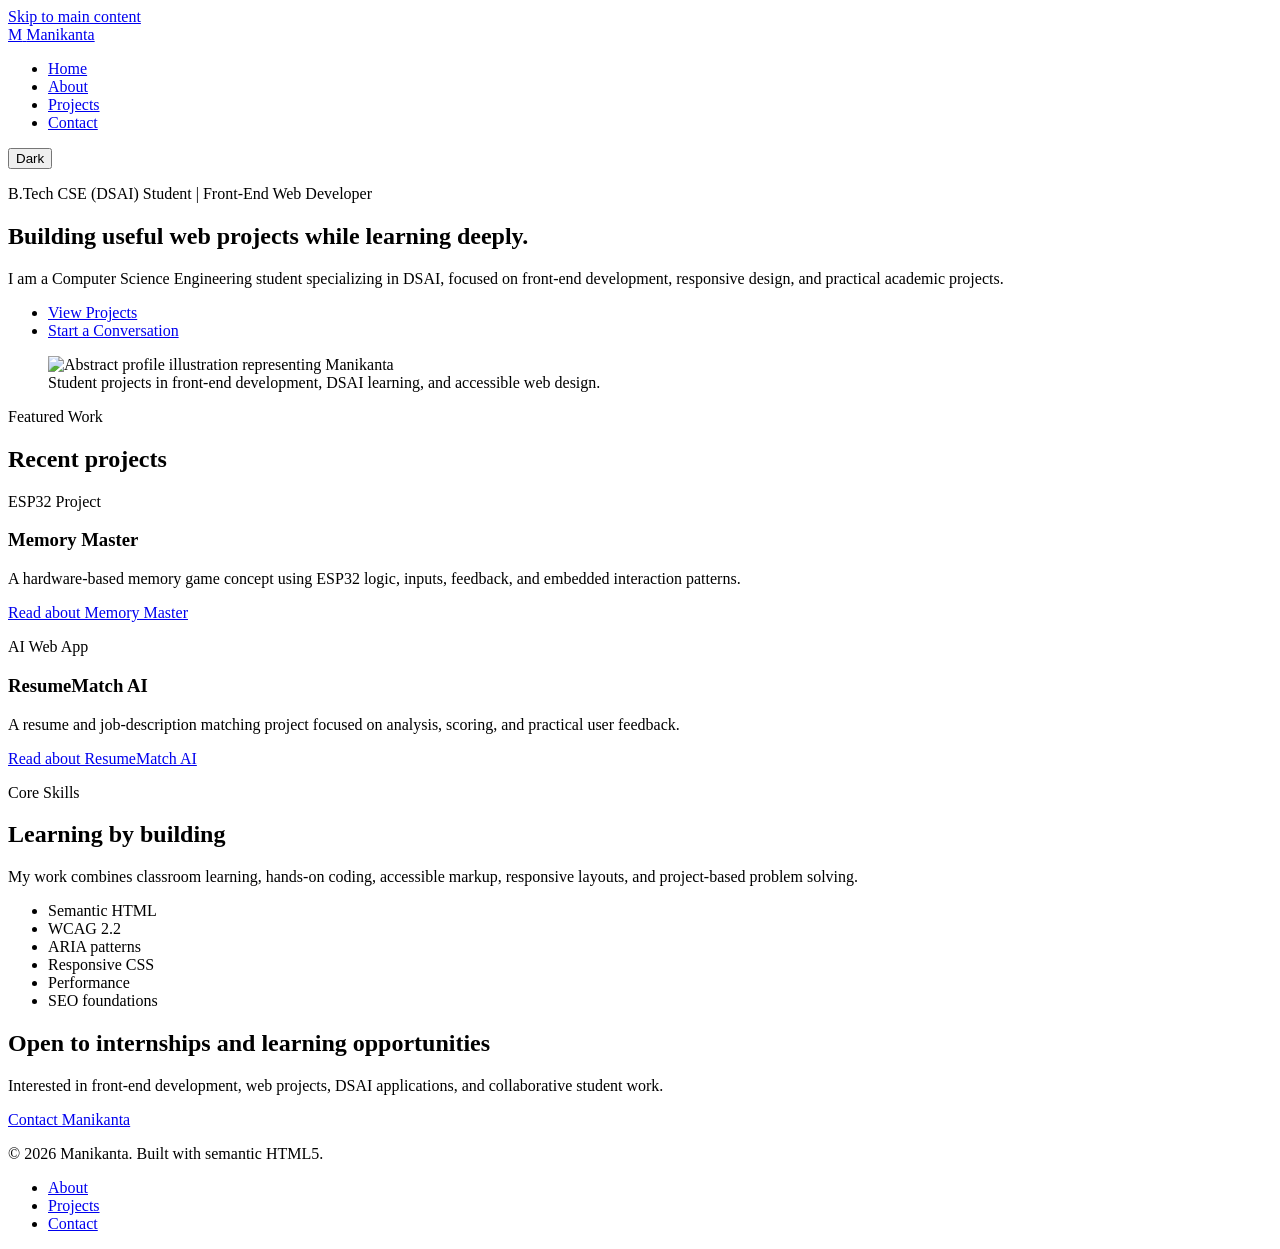
==== index.html @ 2aa6335c "Add files via upload" ====
<!doctype html>
<html lang="en">
  <head>
    <meta charset="utf-8">
    <meta name="viewport" content="width=device-width, initial-scale=1">
    <title>Manikanta | B.Tech CSE (DSAI) Student | Front-End Web Developer</title>
    <meta name="description" content="Portfolio for Manikanta, a B.Tech CSE (DSAI) student and aspiring front-end developer building responsive, accessible, and student-focused web projects.">
    <meta name="author" content="Manikanta">
    <meta name="robots" content="index, follow">
    <meta name="theme-color" content="#0f1720">
    <meta property="og:type" content="website">
    <meta property="og:title" content="Manikanta | B.Tech CSE (DSAI) Student | Front-End Web Developer">
    <meta property="og:description" content="Student portfolio showcasing front-end web development, DSAI coursework, accessible HTML, and academic projects.">
    <meta property="og:url" content="https://pgmanikanta40-spec.github.io/thiranex/">
    <meta name="twitter:card" content="summary">
    <meta name="twitter:title" content="Manikanta | B.Tech CSE (DSAI) Student | Front-End Web Developer">
    <meta name="twitter:description" content="Student portfolio for front-end web development, DSAI learning, and accessible academic projects.">
    <link rel="canonical" href="https://pgmanikanta40-spec.github.io/thiranex/">
    <link rel="icon" href="assets/favicon.svg" type="image/svg+xml">
    <link rel="stylesheet" href="assets/styles.css">
    <script src="assets/theme.js" defer></script>
    <script type="application/ld+json">
      {
        "@context": "https://schema.org",
        "@type": "Person",
        "name": "Manikanta",
        "jobTitle": "B.Tech CSE (DSAI) Student | Front-End Web Developer",
        "url": "https://pgmanikanta40-spec.github.io/thiranex/",
        "knowsAbout": [
          "Semantic HTML",
          "WCAG accessibility",
          "Front-end development",
          "Data Science and Artificial Intelligence",
          "Academic projects"
        ]
      }
    </script>
  </head>
  <body>
    <a class="skip-link" href="#main-content">Skip to main content</a>

    <header class="site-header" role="banner">
      <div class="container header-inner">
        <a class="brand" href="index.html" aria-label="Manikanta home">
          <span class="brand-mark" aria-hidden="true">M</span>
          <span>Manikanta</span>
        </a>

        <div class="header-actions">
          <nav class="site-nav" aria-label="Primary navigation">
            <ul>
              <li><a href="index.html" aria-current="page">Home</a></li>
              <li><a href="about.html">About</a></li>
              <li><a href="projects.html">Projects</a></li>
              <li><a href="contact.html">Contact</a></li>
            </ul>
          </nav>

          <button class="theme-toggle" type="button" aria-pressed="false" aria-label="Switch to dark theme" data-theme-toggle>
            <span class="theme-toggle-icon" aria-hidden="true"></span>
            <span data-theme-toggle-label>Dark</span>
          </button>
        </div>
      </div>
    </header>

    <main id="main-content" tabindex="-1">
      <section class="hero" aria-labelledby="home-title">
        <div class="container hero-grid">
          <div class="hero-copy">
            <p class="eyebrow">B.Tech CSE (DSAI) Student | Front-End Web Developer</p>
            <h1 id="home-title">Building useful web projects while learning deeply.</h1>
            <p class="lead">I am a Computer Science Engineering student specializing in DSAI, focused on front-end development, responsive design, and practical academic projects.</p>
            <ul class="action-list" aria-label="Featured actions">
              <li><a class="button" href="projects.html">View Projects</a></li>
              <li><a class="button button-secondary" href="contact.html">Start a Conversation</a></li>
            </ul>
          </div>

          <figure class="portrait-figure">
            <img src="assets/profile-placeholder.svg" width="480" height="480" alt="Abstract profile illustration representing Manikanta">
            <figcaption>Student projects in front-end development, DSAI learning, and accessible web design.</figcaption>
          </figure>
        </div>
      </section>

      <section class="section" aria-labelledby="featured-work-title">
        <div class="container">
          <div class="section-heading">
            <p class="eyebrow">Featured Work</p>
            <h2 id="featured-work-title">Recent projects</h2>
          </div>

          <div class="card-grid">
            <article class="project-card" aria-labelledby="project-system-title">
              <p class="project-meta">ESP32 Project</p>
              <h3 id="project-system-title">Memory Master</h3>
              <p>A hardware-based memory game concept using ESP32 logic, inputs, feedback, and embedded interaction patterns.</p>
              <a href="projects.html#memory-master">Read about Memory Master</a>
            </article>

            <article class="project-card" aria-labelledby="project-audit-title">
              <p class="project-meta">AI Web App</p>
              <h3 id="project-audit-title">ResumeMatch AI</h3>
              <p>A resume and job-description matching project focused on analysis, scoring, and practical user feedback.</p>
              <a href="projects.html#resumematch-ai">Read about ResumeMatch AI</a>
            </article>
          </div>
        </div>
      </section>

      <section class="section section-muted" aria-labelledby="skills-title">
        <div class="container two-column">
          <div>
            <p class="eyebrow">Core Skills</p>
            <h2 id="skills-title">Learning by building</h2>
            <p>My work combines classroom learning, hands-on coding, accessible markup, responsive layouts, and project-based problem solving.</p>
          </div>

          <ul class="tag-list" aria-label="Portfolio skills">
            <li>Semantic HTML</li>
            <li>WCAG 2.2</li>
            <li>ARIA patterns</li>
            <li>Responsive CSS</li>
            <li>Performance</li>
            <li>SEO foundations</li>
          </ul>
        </div>
      </section>

      <aside class="availability" aria-labelledby="availability-title">
        <div class="container availability-inner">
          <div>
            <h2 id="availability-title">Open to internships and learning opportunities</h2>
            <p>Interested in front-end development, web projects, DSAI applications, and collaborative student work.</p>
          </div>
          <a class="button" href="contact.html">Contact Manikanta</a>
        </div>
      </aside>
    </main>

    <footer class="site-footer" role="contentinfo">
      <div class="container footer-inner">
        <p>&copy; 2026 Manikanta. Built with semantic HTML5.</p>
        <nav aria-label="Footer navigation">
          <ul>
            <li><a href="about.html">About</a></li>
            <li><a href="projects.html">Projects</a></li>
            <li><a href="contact.html">Contact</a></li>
          </ul>
        </nav>
      </div>
    </footer>
  </body>
</html>
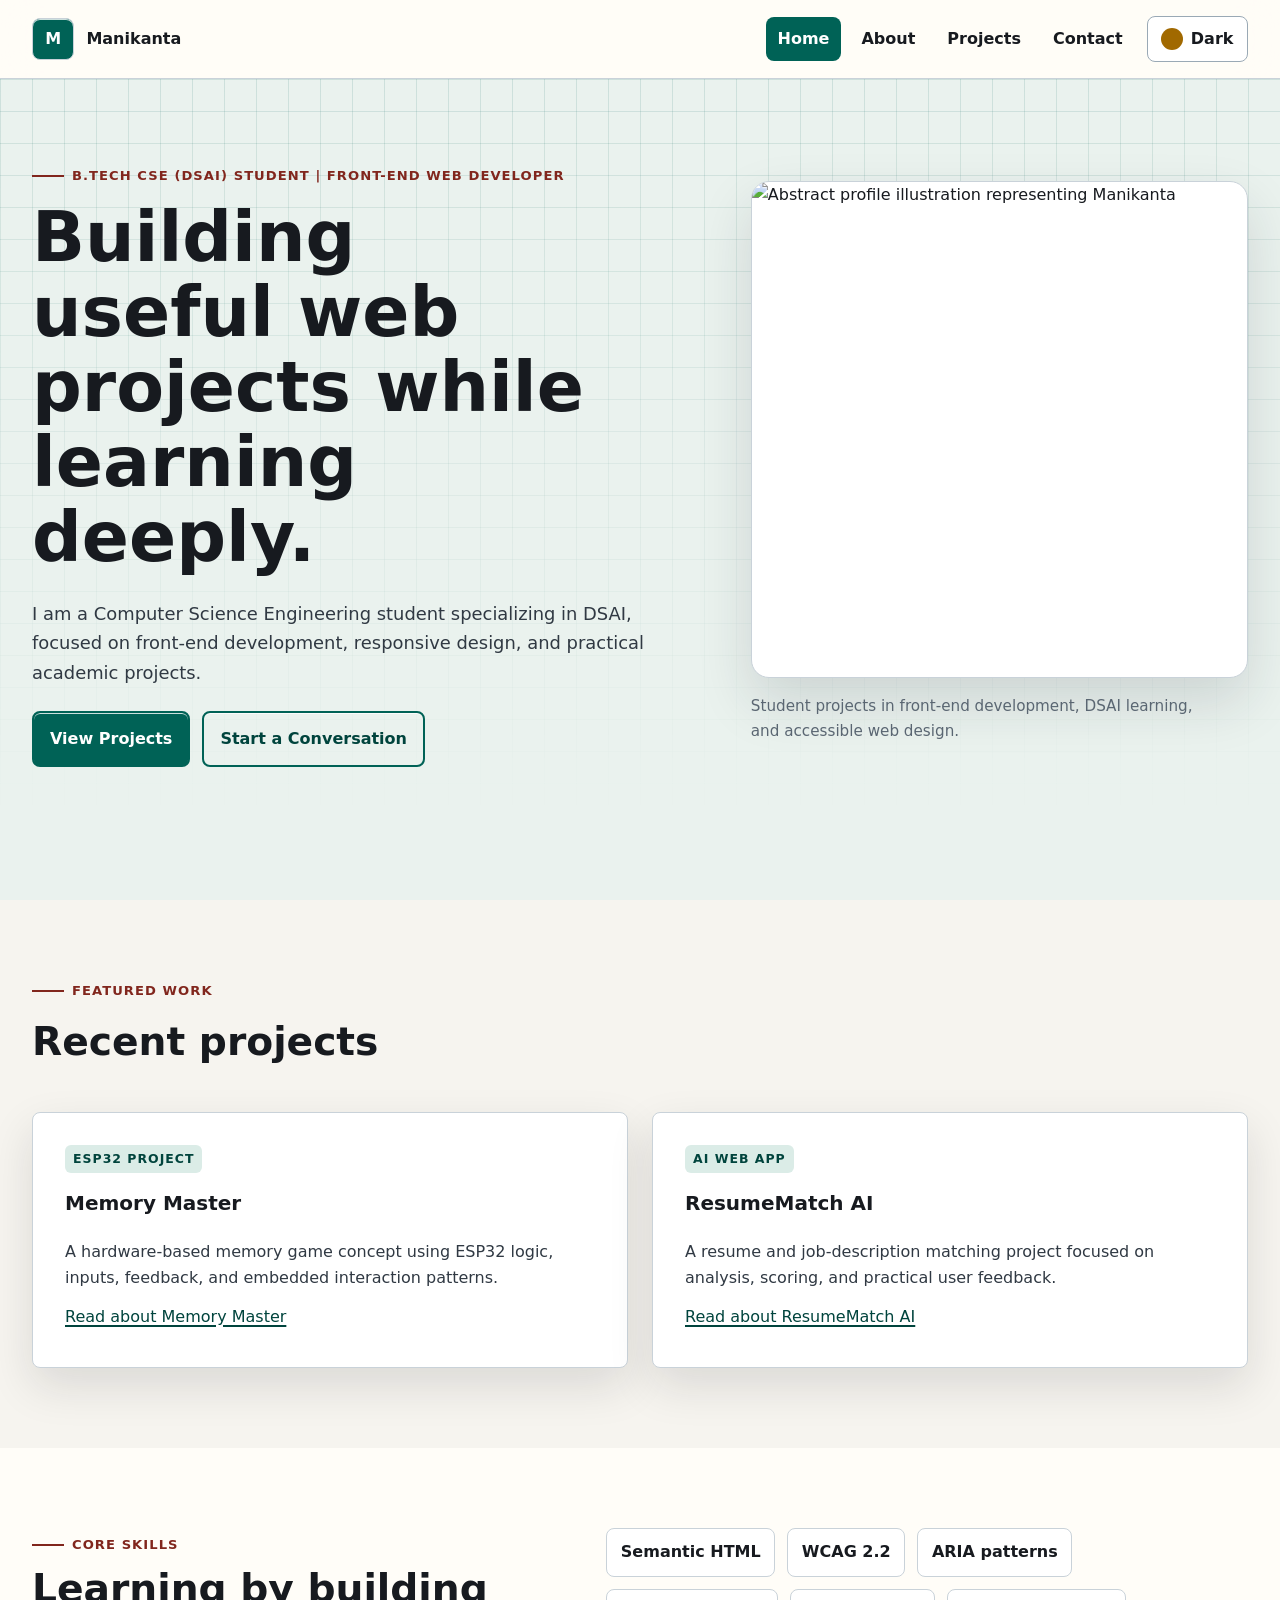
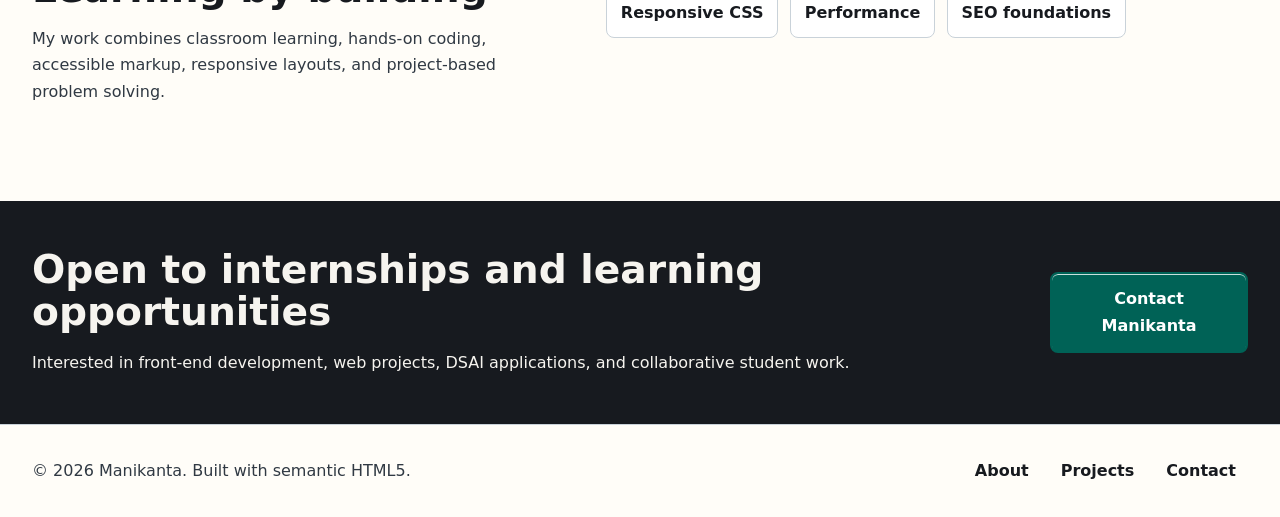
==== commit a5db34fa: "Update portfolio URLs and resource links in index.html" ====
--- a/index.html
+++ b/index.html
@@ -11,14 +11,14 @@
     <meta property="og:type" content="website">
     <meta property="og:title" content="Manikanta | B.Tech CSE (DSAI) Student | Front-End Web Developer">
     <meta property="og:description" content="Student portfolio showcasing front-end web development, DSAI coursework, accessible HTML, and academic projects.">
-    <meta property="og:url" content="https://pgmanikanta40-spec.github.io/thiranex/">
+    <meta property="og:url" content="https://pgmanikanta40-spec.github.io/semantic-portfolio/">
     <meta name="twitter:card" content="summary">
     <meta name="twitter:title" content="Manikanta | B.Tech CSE (DSAI) Student | Front-End Web Developer">
     <meta name="twitter:description" content="Student portfolio for front-end web development, DSAI learning, and accessible academic projects.">
-    <link rel="canonical" href="https://pgmanikanta40-spec.github.io/thiranex/">
-    <link rel="icon" href="assets/favicon.svg" type="image/svg+xml">
-    <link rel="stylesheet" href="assets/styles.css">
-    <script src="assets/theme.js" defer></script>
+    <link rel="canonical" href="https://pgmanikanta40-spec.github.io/semantic-portfolio/">
+    <link rel="icon" href="favicon.svg" type="image/svg+xml">
+    <link rel="stylesheet" href="styles.css">
+    <script src="theme.js" defer></script>
     <script type="application/ld+json">
       {
         "@context": "https://schema.org",
--- a/styles.css
+++ b/styles.css
@@ -0,0 +1,956 @@
+:root {
+  color-scheme: light;
+  --font-sans: Inter, ui-sans-serif, system-ui, -apple-system, BlinkMacSystemFont, "Segoe UI", Arial, Helvetica, sans-serif;
+  --color-canvas: #f6f4ef;
+  --color-surface: #fffdf8;
+  --color-elevated: #ffffff;
+  --color-ink: #171a1f;
+  --color-text: #303943;
+  --color-muted: #5a6672;
+  --color-border: #c9d2d9;
+  --color-border-strong: #9aa9b5;
+  --color-primary: #006256;
+  --color-primary-strong: #00443d;
+  --color-on-primary: #ffffff;
+  --color-primary-soft: #dbece7;
+  --color-accent: #a7382b;
+  --color-accent-strong: #81261d;
+  --color-accent-soft: #f5dad0;
+  --color-gold: #a16900;
+  --color-gold-soft: #f7e4b8;
+  --color-hero: #eaf2ee;
+  --color-line-pattern: rgba(0, 98, 86, 0.12);
+  --color-focus: #c74435;
+  --color-input: #ffffff;
+  --color-inverse-bg: #171a1f;
+  --color-inverse-text: #f6f4ef;
+  --shadow-soft: 0 18px 45px rgba(22, 28, 34, 0.12);
+  --shadow-card: 0 24px 55px rgba(25, 37, 47, 0.14);
+  --shadow-inset: inset 0 1px 0 rgba(255, 255, 255, 0.8);
+  --space-2xs: 0.35rem;
+  --space-xs: 0.5rem;
+  --space-sm: 0.75rem;
+  --space-md: 1rem;
+  --space-lg: 1.5rem;
+  --space-xl: 2rem;
+  --space-2xl: 3rem;
+  --space-3xl: 4rem;
+  --space-4xl: 5rem;
+  --radius-sm: 6px;
+  --radius: 8px;
+  --radius-lg: 18px;
+  --container: 72rem;
+  --container-wide: 82rem;
+  --header-offset: 4.75rem;
+  --transition: 180ms ease;
+}
+
+@media (prefers-color-scheme: dark) {
+  :root:not([data-theme="light"]) {
+    color-scheme: dark;
+    --color-canvas: #111827;
+    --color-surface: #172230;
+    --color-elevated: #1d2a39;
+    --color-ink: #f4f7fb;
+    --color-text: #d7e1ea;
+    --color-muted: #adbdcb;
+    --color-border: #354658;
+    --color-border-strong: #6e8296;
+    --color-primary: #5ad7c2;
+    --color-primary-strong: #9ff0e3;
+    --color-on-primary: #081318;
+    --color-primary-soft: #173d39;
+    --color-accent: #ff9c88;
+    --color-accent-strong: #ffc3b6;
+    --color-accent-soft: #3d2526;
+    --color-gold: #f0c978;
+    --color-gold-soft: #3a2f19;
+    --color-hero: #142437;
+    --color-line-pattern: rgba(151, 220, 207, 0.14);
+    --color-focus: #ffb09e;
+    --color-input: #111b27;
+    --color-inverse-bg: #0b1220;
+    --color-inverse-text: #f4f7fb;
+    --shadow-soft: 0 18px 45px rgba(0, 0, 0, 0.3);
+    --shadow-card: 0 26px 60px rgba(0, 0, 0, 0.34);
+    --shadow-inset: inset 0 1px 0 rgba(255, 255, 255, 0.08);
+  }
+}
+
+:root[data-theme="dark"] {
+  color-scheme: dark;
+  --color-canvas: #111827;
+  --color-surface: #172230;
+  --color-elevated: #1d2a39;
+  --color-ink: #f4f7fb;
+  --color-text: #d7e1ea;
+  --color-muted: #adbdcb;
+  --color-border: #354658;
+  --color-border-strong: #6e8296;
+  --color-primary: #5ad7c2;
+  --color-primary-strong: #9ff0e3;
+  --color-on-primary: #081318;
+  --color-primary-soft: #173d39;
+  --color-accent: #ff9c88;
+  --color-accent-strong: #ffc3b6;
+  --color-accent-soft: #3d2526;
+  --color-gold: #f0c978;
+  --color-gold-soft: #3a2f19;
+  --color-hero: #142437;
+  --color-line-pattern: rgba(151, 220, 207, 0.14);
+  --color-focus: #ffb09e;
+  --color-input: #111b27;
+  --color-inverse-bg: #0b1220;
+  --color-inverse-text: #f4f7fb;
+  --shadow-soft: 0 18px 45px rgba(0, 0, 0, 0.3);
+  --shadow-card: 0 26px 60px rgba(0, 0, 0, 0.34);
+  --shadow-inset: inset 0 1px 0 rgba(255, 255, 255, 0.08);
+}
+
+*,
+*::before,
+*::after {
+  box-sizing: border-box;
+}
+
+html {
+  min-width: 320px;
+  scroll-behavior: smooth;
+}
+
+body {
+  margin: 0;
+  background: var(--color-canvas);
+  color: var(--color-ink);
+  font-family: var(--font-sans);
+  font-size: 1rem;
+  line-height: 1.65;
+  text-rendering: optimizeLegibility;
+  transition: background-color var(--transition), color var(--transition);
+}
+
+img,
+svg {
+  display: block;
+  max-width: 100%;
+  height: auto;
+}
+
+a {
+  color: var(--color-primary-strong);
+  text-decoration-thickness: 0.12em;
+  text-underline-offset: 0.18em;
+}
+
+a:hover {
+  color: var(--color-accent-strong);
+}
+
+a:focus-visible,
+button:focus-visible,
+input:focus-visible,
+select:focus-visible,
+textarea:focus-visible,
+[tabindex]:focus-visible {
+  outline: 3px solid var(--color-focus);
+  outline-offset: 4px;
+}
+
+h1,
+h2,
+h3,
+p {
+  margin-top: 0;
+}
+
+h1,
+h2,
+h3 {
+  color: var(--color-ink);
+  line-height: 1.08;
+  letter-spacing: 0;
+}
+
+h1 {
+  max-width: 12ch;
+  margin-bottom: var(--space-lg);
+  font-size: 2.65rem;
+}
+
+h2 {
+  margin-bottom: var(--space-md);
+  font-size: 2rem;
+}
+
+h3 {
+  margin-bottom: var(--space-sm);
+  font-size: 1.25rem;
+}
+
+p {
+  color: var(--color-text);
+}
+
+ul,
+ol,
+figure {
+  margin-top: 0;
+}
+
+.container {
+  width: min(100% - 2rem, var(--container));
+  margin-inline: auto;
+}
+
+.narrow {
+  width: min(100% - 2rem, 49rem);
+}
+
+.skip-link {
+  position: absolute;
+  z-index: 30;
+  top: var(--space-sm);
+  left: var(--space-sm);
+  transform: translateY(-160%);
+  border-radius: var(--radius);
+  background: var(--color-inverse-bg);
+  color: var(--color-inverse-text);
+  padding: var(--space-sm) var(--space-md);
+  font-weight: 800;
+  text-decoration: none;
+}
+
+.skip-link:focus {
+  transform: translateY(0);
+}
+
+.site-header {
+  position: sticky;
+  z-index: 10;
+  top: 0;
+  border-bottom: 1px solid var(--color-border);
+  background: color-mix(in srgb, var(--color-surface) 92%, transparent);
+  backdrop-filter: blur(18px);
+}
+
+.header-inner {
+  display: flex;
+  flex-direction: column;
+  gap: var(--space-md);
+  padding-block: var(--space-md);
+}
+
+.brand {
+  display: inline-flex;
+  align-items: center;
+  gap: var(--space-sm);
+  width: fit-content;
+  min-height: 44px;
+  color: var(--color-ink);
+  font-weight: 900;
+  text-decoration: none;
+}
+
+.brand-mark {
+  display: grid;
+  width: 2.65rem;
+  height: 2.65rem;
+  place-items: center;
+  border: 1px solid var(--color-border);
+  border-radius: var(--radius);
+  background: var(--color-primary);
+  color: var(--color-on-primary);
+  box-shadow: var(--shadow-inset);
+  font-size: 1rem;
+}
+
+.header-actions {
+  display: flex;
+  flex-direction: column;
+  gap: var(--space-sm);
+  width: 100%;
+}
+
+.site-nav ul,
+.footer-inner ul,
+.action-list {
+  display: flex;
+  flex-wrap: wrap;
+  align-items: center;
+  gap: var(--space-xs);
+  padding: 0;
+  margin: 0;
+  list-style: none;
+}
+
+.site-nav ul {
+  width: 100%;
+}
+
+.site-nav li {
+  flex: 1 1 auto;
+}
+
+.site-nav a,
+.footer-inner a {
+  display: inline-flex;
+  align-items: center;
+  justify-content: center;
+  width: 100%;
+  min-height: 44px;
+  border-radius: var(--radius);
+  color: var(--color-ink);
+  font-weight: 800;
+  padding: 0.55rem 0.75rem;
+  text-decoration: none;
+  transition: background-color var(--transition), color var(--transition), transform var(--transition);
+}
+
+.site-nav a:hover,
+.footer-inner a:hover {
+  background: var(--color-primary-soft);
+  color: var(--color-primary-strong);
+}
+
+[aria-current="page"] {
+  background: var(--color-primary);
+  color: var(--color-on-primary) !important;
+}
+
+.theme-toggle {
+  display: inline-flex;
+  align-items: center;
+  justify-content: center;
+  gap: var(--space-xs);
+  min-height: 44px;
+  border: 1px solid var(--color-border-strong);
+  border-radius: var(--radius);
+  background: var(--color-elevated);
+  color: var(--color-ink);
+  box-shadow: var(--shadow-inset);
+  cursor: pointer;
+  font: inherit;
+  font-weight: 800;
+  padding: 0.55rem 0.85rem;
+  transition: background-color var(--transition), border-color var(--transition), color var(--transition);
+}
+
+.theme-toggle:hover {
+  border-color: var(--color-primary);
+  background: var(--color-primary-soft);
+}
+
+.theme-toggle-icon {
+  position: relative;
+  display: inline-grid;
+  width: 1.35rem;
+  height: 1.35rem;
+  place-items: center;
+  border-radius: 999px;
+  background: var(--color-gold);
+}
+
+.theme-toggle-icon::after {
+  content: "";
+  position: absolute;
+  width: 0.58rem;
+  height: 0.58rem;
+  border-radius: 999px;
+  background: var(--color-elevated);
+  opacity: 0;
+  transform: translate(0.28rem, -0.22rem);
+  transition: opacity var(--transition);
+}
+
+:root[data-theme="dark"] .theme-toggle-icon::after {
+  opacity: 1;
+}
+
+.hero,
+.page-header {
+  position: relative;
+  isolation: isolate;
+  overflow: hidden;
+  background-color: var(--color-hero);
+}
+
+.hero::before,
+.page-header::before {
+  content: "";
+  position: absolute;
+  inset: 0;
+  z-index: -1;
+  background-image:
+    linear-gradient(var(--color-line-pattern) 1px, transparent 1px),
+    linear-gradient(90deg, var(--color-line-pattern) 1px, transparent 1px);
+  background-size: 2rem 2rem;
+  mask-image: linear-gradient(to bottom, #000 0%, transparent 90%);
+}
+
+.hero {
+  min-height: calc(100svh - var(--header-offset));
+  padding-block: var(--space-3xl);
+}
+
+.hero-grid,
+.two-column,
+.contact-layout,
+.project-feature {
+  display: grid;
+  grid-template-columns: 1fr;
+  gap: var(--space-xl);
+}
+
+.hero-grid {
+  align-items: center;
+}
+
+.hero-copy {
+  max-width: 44rem;
+}
+
+.lead {
+  max-width: 62ch;
+  margin-bottom: var(--space-lg);
+  color: var(--color-text);
+  font-size: 1.12rem;
+}
+
+.eyebrow {
+  display: inline-flex;
+  align-items: center;
+  gap: var(--space-xs);
+  margin-bottom: var(--space-sm);
+  color: var(--color-accent-strong);
+  font-size: 0.82rem;
+  font-weight: 900;
+  letter-spacing: 0.08em;
+  text-transform: uppercase;
+}
+
+.eyebrow::before {
+  content: "";
+  width: 2rem;
+  height: 2px;
+  background: currentColor;
+}
+
+.action-list {
+  gap: var(--space-sm);
+}
+
+.action-list li {
+  width: 100%;
+}
+
+.button {
+  display: inline-flex;
+  align-items: center;
+  justify-content: center;
+  width: 100%;
+  min-height: 46px;
+  border: 2px solid var(--color-primary);
+  border-radius: var(--radius);
+  background: var(--color-primary);
+  color: var(--color-on-primary);
+  box-shadow: var(--shadow-inset);
+  font-weight: 900;
+  padding: 0.78rem 1rem;
+  text-align: center;
+  text-decoration: none;
+  transition: background-color var(--transition), border-color var(--transition), color var(--transition), transform var(--transition), box-shadow var(--transition);
+}
+
+.button:hover {
+  border-color: var(--color-primary-strong);
+  background: var(--color-primary-strong);
+  color: var(--color-on-primary);
+  transform: translateY(-1px);
+}
+
+.button-secondary {
+  background: transparent;
+  color: var(--color-primary-strong);
+}
+
+.button-secondary:hover {
+  background: var(--color-primary);
+  color: var(--color-on-primary);
+}
+
+.portrait-figure {
+  display: grid;
+  gap: var(--space-md);
+  margin: 0;
+}
+
+.portrait-figure img {
+  width: min(100%, 28rem);
+  justify-self: center;
+  border: 1px solid var(--color-border);
+  border-radius: var(--radius-lg);
+  background: var(--color-elevated);
+  box-shadow: var(--shadow-card);
+}
+
+.portrait-figure figcaption {
+  max-width: 28rem;
+  color: var(--color-muted);
+  font-size: 0.95rem;
+}
+
+.section,
+.page-header {
+  padding-block: var(--space-3xl);
+}
+
+.section-muted {
+  background: var(--color-surface);
+}
+
+.section-heading {
+  display: grid;
+  gap: var(--space-xs);
+  max-width: 44rem;
+  margin-bottom: var(--space-xl);
+}
+
+.card-grid {
+  display: grid;
+  grid-template-columns: 1fr;
+  gap: var(--space-lg);
+}
+
+.project-card,
+.project-feature,
+.contact-form,
+.contact-aside,
+.timeline li {
+  border: 1px solid var(--color-border);
+  border-radius: var(--radius);
+  background: var(--color-elevated);
+  box-shadow: var(--shadow-soft);
+}
+
+.project-card,
+.project-feature,
+.contact-form,
+.contact-aside {
+  padding: var(--space-lg);
+}
+
+.project-card {
+  display: grid;
+  gap: var(--space-sm);
+  align-content: start;
+}
+
+.project-card p:last-of-type,
+.project-feature p:last-of-type,
+.contact-aside p:last-child,
+.timeline li p:last-child {
+  margin-bottom: 0;
+}
+
+.project-meta {
+  width: fit-content;
+  margin-bottom: var(--space-xs);
+  border-radius: var(--radius-sm);
+  background: var(--color-primary-soft);
+  color: var(--color-primary-strong);
+  font-size: 0.78rem;
+  font-weight: 900;
+  letter-spacing: 0.08em;
+  padding: 0.25rem 0.5rem;
+  text-transform: uppercase;
+}
+
+.tag-list {
+  display: flex;
+  flex-wrap: wrap;
+  align-content: start;
+  gap: var(--space-sm);
+  padding: 0;
+  margin: 0;
+  list-style: none;
+}
+
+.tag-list li {
+  border: 1px solid var(--color-border);
+  border-radius: var(--radius);
+  background: var(--color-elevated);
+  color: var(--color-ink);
+  box-shadow: var(--shadow-inset);
+  font-weight: 800;
+  padding: 0.65rem 0.85rem;
+}
+
+.availability {
+  padding-block: var(--space-2xl);
+  background: var(--color-inverse-bg);
+}
+
+.availability-inner {
+  display: flex;
+  flex-direction: column;
+  align-items: flex-start;
+  gap: var(--space-lg);
+}
+
+.availability h2,
+.availability p {
+  color: var(--color-inverse-text);
+}
+
+.availability p {
+  margin-bottom: 0;
+}
+
+.site-footer {
+  border-top: 1px solid var(--color-border);
+  background: var(--color-surface);
+}
+
+.footer-inner {
+  display: flex;
+  flex-direction: column;
+  align-items: flex-start;
+  gap: var(--space-md);
+  padding-block: var(--space-lg);
+}
+
+.footer-inner p {
+  margin: 0;
+}
+
+.footer-inner ul {
+  gap: var(--space-xs);
+}
+
+.footer-inner a {
+  width: auto;
+}
+
+.stack {
+  display: grid;
+  gap: var(--space-lg);
+}
+
+.stack article {
+  border-left: 4px solid var(--color-primary);
+  padding-left: var(--space-md);
+}
+
+.timeline {
+  display: grid;
+  grid-template-columns: 1fr;
+  gap: var(--space-lg);
+  padding: 0;
+  list-style: none;
+  counter-reset: timeline;
+}
+
+.timeline li {
+  position: relative;
+  display: grid;
+  gap: var(--space-sm);
+  padding: var(--space-lg);
+  counter-increment: timeline;
+}
+
+.timeline li::before {
+  content: counter(timeline, decimal-leading-zero);
+  width: fit-content;
+  border-radius: var(--radius-sm);
+  background: var(--color-gold-soft);
+  color: var(--color-gold);
+  font-weight: 900;
+  padding: 0.2rem 0.5rem;
+}
+
+.quote-panel {
+  padding-block: var(--space-2xl);
+  background: var(--color-accent-soft);
+}
+
+.project-list {
+  display: grid;
+  gap: var(--space-lg);
+}
+
+.project-feature {
+  align-items: start;
+}
+
+.check-list {
+  display: grid;
+  gap: var(--space-sm);
+  margin-bottom: 0;
+  padding-left: 1.25rem;
+}
+
+.check-list li::marker {
+  color: var(--color-primary);
+  font-weight: 900;
+}
+
+.contact-layout {
+  align-items: start;
+}
+
+.contact-form {
+  display: grid;
+}
+
+.contact-aside {
+  position: static;
+}
+
+.form-heading {
+  margin-bottom: var(--space-lg);
+}
+
+.form-field,
+fieldset {
+  margin: 0 0 var(--space-lg);
+}
+
+label,
+legend {
+  display: block;
+  margin-bottom: var(--space-xs);
+  color: var(--color-ink);
+  font-weight: 900;
+}
+
+fieldset {
+  border: 1px solid var(--color-border);
+  border-radius: var(--radius);
+  padding: var(--space-lg);
+}
+
+input,
+select,
+textarea {
+  width: 100%;
+  min-height: 46px;
+  border: 2px solid var(--color-border-strong);
+  border-radius: var(--radius);
+  background: var(--color-input);
+  color: var(--color-ink);
+  font: inherit;
+  padding: 0.72rem 0.85rem;
+  transition: background-color var(--transition), border-color var(--transition), color var(--transition), box-shadow var(--transition);
+}
+
+input:hover,
+select:hover,
+textarea:hover {
+  border-color: var(--color-primary);
+}
+
+textarea {
+  min-height: 11rem;
+  resize: vertical;
+}
+
+.field-hint {
+  margin: var(--space-xs) 0 0;
+  color: var(--color-muted);
+  font-size: 0.95rem;
+}
+
+.choice-group {
+  display: grid;
+  gap: var(--space-sm);
+}
+
+.choice-item {
+  display: grid;
+  grid-template-columns: auto minmax(0, 1fr);
+  align-items: center;
+  gap: var(--space-sm);
+}
+
+.choice-item input {
+  width: 1.25rem;
+  min-height: 1.25rem;
+  margin: 0;
+  accent-color: var(--color-primary);
+}
+
+.choice-item label {
+  margin-bottom: 0;
+  font-weight: 800;
+}
+
+.consent {
+  margin-bottom: var(--space-xs);
+}
+
+address {
+  font-style: normal;
+}
+
+.sr-only {
+  position: absolute;
+  width: 1px;
+  height: 1px;
+  padding: 0;
+  margin: -1px;
+  overflow: hidden;
+  clip: rect(0, 0, 0, 0);
+  white-space: nowrap;
+  border: 0;
+}
+
+@media (min-width: 34rem) {
+  .action-list li,
+  .button {
+    width: auto;
+  }
+
+  .project-card,
+  .project-feature,
+  .contact-form,
+  .contact-aside {
+    padding: var(--space-xl);
+  }
+}
+
+@media (min-width: 48rem) {
+  h1 {
+    font-size: 3.65rem;
+  }
+
+  h2 {
+    font-size: 2.45rem;
+  }
+
+  .header-inner {
+    align-items: center;
+    flex-direction: row;
+    justify-content: space-between;
+  }
+
+  .header-actions {
+    align-items: center;
+    flex-direction: row;
+    justify-content: flex-end;
+    width: auto;
+  }
+
+  .site-nav ul {
+    width: auto;
+  }
+
+  .site-nav li {
+    flex: 0 0 auto;
+  }
+
+  .site-nav a {
+    width: auto;
+  }
+
+  .theme-toggle {
+    flex: 0 0 auto;
+  }
+
+  .hero-grid {
+    grid-template-columns: minmax(0, 1.04fr) minmax(18rem, 0.78fr);
+    gap: var(--space-2xl);
+  }
+
+  .two-column {
+    grid-template-columns: minmax(0, 0.82fr) minmax(18rem, 1fr);
+    gap: var(--space-2xl);
+  }
+
+  .card-grid {
+    grid-template-columns: repeat(2, minmax(0, 1fr));
+  }
+
+  .timeline {
+    grid-template-columns: repeat(3, minmax(0, 1fr));
+  }
+
+  .project-feature {
+    grid-template-columns: minmax(0, 0.82fr) minmax(18rem, 1fr);
+  }
+
+  .availability-inner,
+  .footer-inner {
+    align-items: center;
+    flex-direction: row;
+    justify-content: space-between;
+  }
+}
+
+@media (min-width: 64rem) {
+  :root {
+    --header-offset: 4.95rem;
+  }
+
+  h1 {
+    font-size: 4.35rem;
+  }
+
+  .container {
+    width: min(100% - 3rem, var(--container));
+  }
+
+  .narrow {
+    width: min(100% - 3rem, 49rem);
+  }
+
+  .hero {
+    padding-block: var(--space-4xl);
+  }
+
+  .section,
+  .page-header {
+    padding-block: var(--space-4xl);
+  }
+
+  .hero-grid {
+    grid-template-columns: minmax(0, 1.08fr) minmax(22rem, 0.82fr);
+  }
+
+  .contact-layout {
+    grid-template-columns: minmax(0, 1fr) minmax(18rem, 0.45fr);
+  }
+
+  .contact-aside {
+    position: sticky;
+    top: calc(var(--header-offset) + var(--space-lg));
+  }
+
+  .project-card {
+    min-height: 16rem;
+  }
+}
+
+@media (min-width: 80rem) {
+  .container {
+    width: min(100% - 4rem, var(--container-wide));
+  }
+
+  .hero-grid {
+    gap: var(--space-3xl);
+  }
+
+  .portrait-figure img {
+    width: min(100%, 32rem);
+  }
+}
+
+@media (prefers-reduced-motion: reduce) {
+  *,
+  *::before,
+  *::after {
+    scroll-behavior: auto !important;
+    transition-duration: 0.01ms !important;
+    animation-duration: 0.01ms !important;
+    animation-iteration-count: 1 !important;
+  }
+}
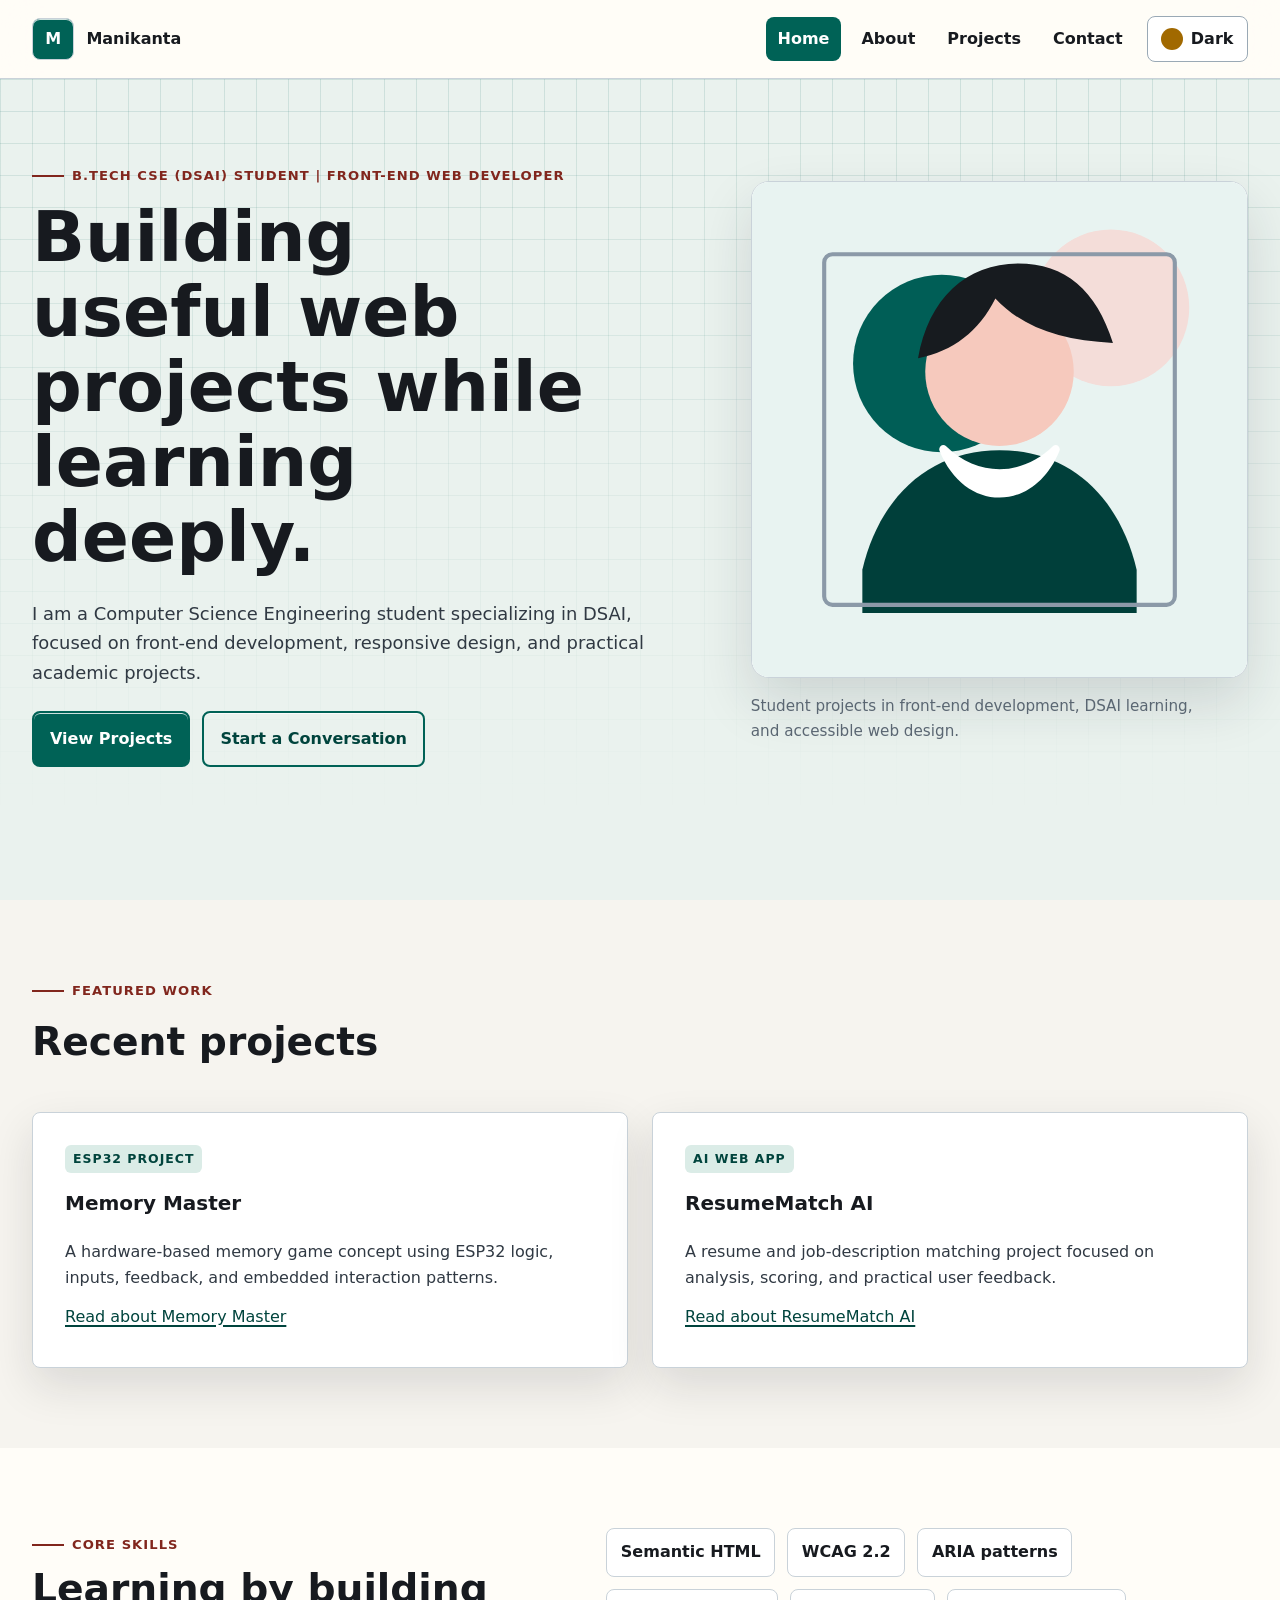
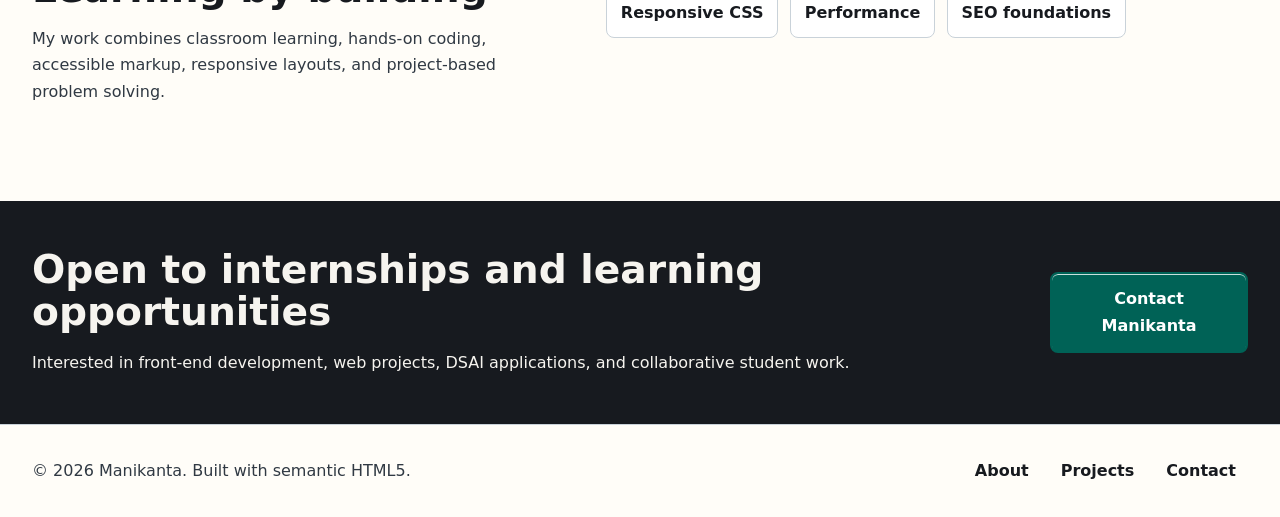
==== commit c6b4bc1a: "Update index.html" ====
--- a/index.html
+++ b/index.html
@@ -77,10 +77,16 @@
             </ul>
           </div>
 
-          <figure class="portrait-figure">
-            <img src="assets/profile-placeholder.svg" width="480" height="480" alt="Abstract profile illustration representing Manikanta">
-            <figcaption>Student projects in front-end development, DSAI learning, and accessible web design.</figcaption>
-          </figure>
+          <figure 
+            class="portrait-figure">
+    <img src="profile-placeholder.svg"
+         width="480"
+         height="480"
+         alt="Abstract profile illustration representing Manikanta">
+    <figcaption>
+        Student projects in front-end development, DSAI learning, and accessible web design.
+    </figcaption>
+</figure>
         </div>
       </section>
 
